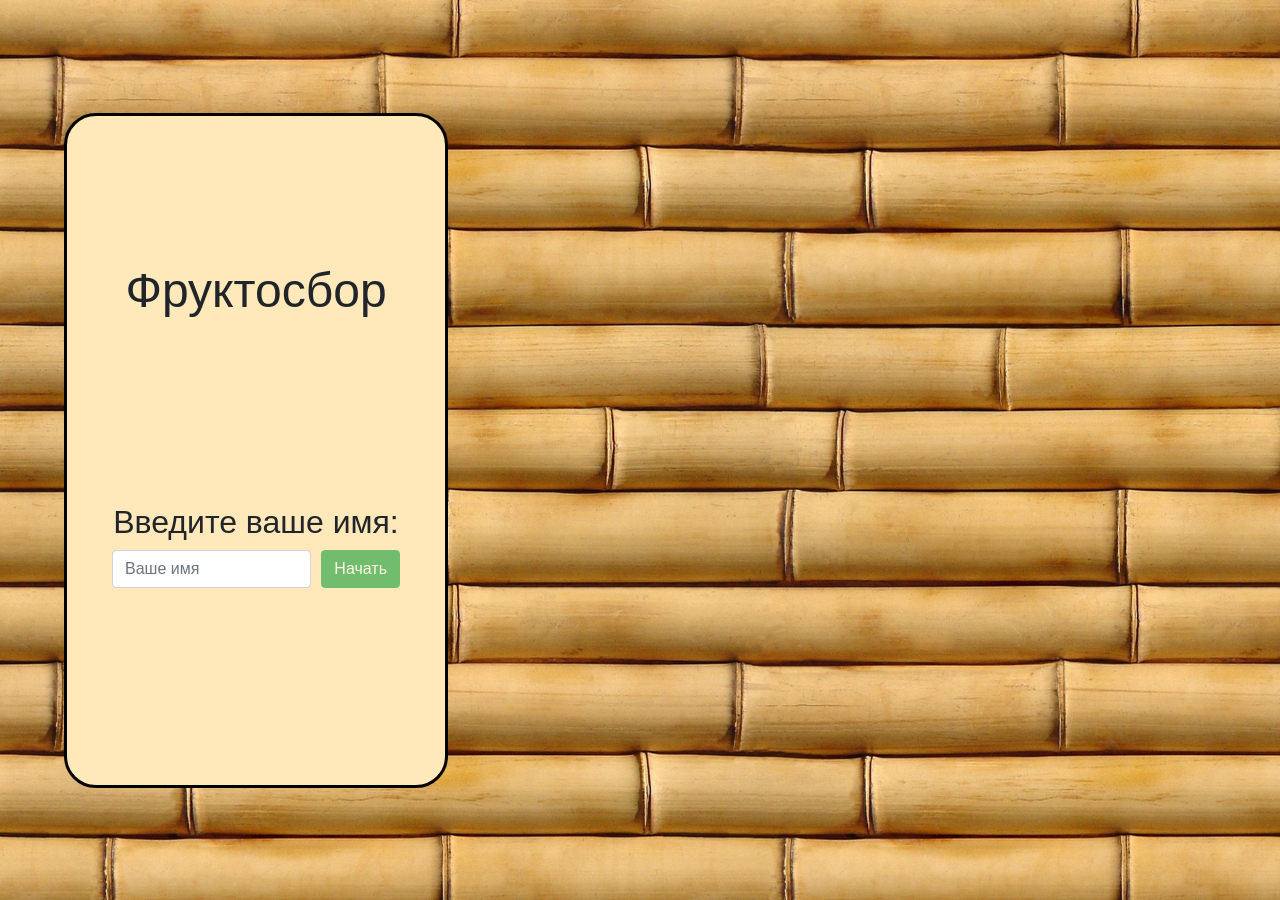
==== index.html @ f9ea7639 "Add files via upload" ====
<!DOCTYPE html>
<html lang="ru">
<head>
    <meta charset="UTF-8">
    <meta name="viewport"
          content="width=device-width, user-scalable=no, initial-scale=1.0, maximum-scale=1.0, minimum-scale=1.0">
    <meta http-equiv="X-UA-Compatible" content="ie=edge">
    <title>Фрукты</title>
    <link rel="stylesheet" href="assets/css/main.css">
    <link rel="stylesheet" href="assets/css/bootstrap-4.0.0.css">
    <script defer src="assets/js/jquery-3.4.1.min.js"></script>
    <script defer src="assets/js/bootstrap-4.0.0.js"></script>
    <script defer src="assets/js/game.js"></script>
    <script defer src="assets/js/main.js"></script>
</head>
<body>
    <div class="pause">
        <h1>Пауза</h1>
        <p>Нажмите [Esc] для отключения</p>
    </div>
<main>
    <div id="start" class="panel d-flex">
        <div class="left d-flex justify-content-center align-items-center">
            <div class="w-75 h-75 main d-flex flex-column justify-content-around align-items-center">
                <h1 style="font-size: 48px">Фруктосбор</h1>
                <div class="changeName d-flex flex-column  align-items-center" style="margin-top: -3vh">
                    <h2>Введите ваше имя:</h2>
                    <form class="d-flex justify-content-center">
                        <input type="text" class="form-control" id="nameInput" placeholder="Ваше имя">
                        <input type="submit" class="btn btn-success" id="startGame" value="Начать" style="color: #fff; margin-left: 10px">
                    </form>
                </div>
            </div>
        </div>
    </div>
    <div id="game" class="d-none">
        <div class="info d-flex justify-content-around align-items-center">
            <div class="d-flex flex-column justify-content-center">
                <span>Имя игрока: <span id="name">Имя</span></span>
                <span>Притянуть фрукты(пробел): <span id="skill">Готово</span></span>
            </div>
            <div class="d-flex flex-column justify-content-center">
                <span>Жизни: <span id="hp">3</span></span>
                <span>Поймано фруктов: <span id="points">0</span></span>
            </div>
            <div class="d-flex flex-column justify-content-center">
                <span>Секундомер: <span id="timer">00:00</span></span>
            </div>
        </div>
        <div class="elements">

        </div>
    </div>
    <div id="end" class="panel d-none justify-content-center align-items-center">
        <div class="w-25 h-50 main">
            <h2><span id="playerName">Поздравляем, Имя!</span></h2>
            <h2><span id="endTime">Ваше время: 00:00</span></h2>
            <h2><span id="collectedFruits">Вы собрали 0 фруктов</span></h2>
            <h2><span id="congratulation">Вы выиграли!</span></h2>
            <button id="restart" class="btn btn-success" style="color: #fff">Начать заново</button>
        </div>
    </div>
</main>
</body>
</html>
---- assets/css/main.css ----
*{
    margin:0;
    padding:0;
    font-family: "Comic Sans MS", sans-serif;
}
main{
    width: 100vw;
    height: 100vh;
    overflow: hidden;
    background: url("../img/bambuk_bg.jpg") center no-repeat;
    background-size: 100% 100%;
}
.panel{
    width: 100%;
    height: 100%;
}
.left{
    width: 40%;
    height: 100%;
}
.main{
    background: #ffe8ba;
    padding: 5vh;
    border: 3px solid #000;
    border-radius: 2em;
}
.changeName{
    height: 15vh;
}
#game{
    width: 100vw;
    height: 100vh;
    overflow: hidden;
    position: relative;
}
.info{
    position: fixed;
    width: 100%;
    height: 8vh;
    z-index: 100;
    font-size: 1.3em;
    background: rgba(255, 255, 255, .9);
}
.elements  {
    width: 100%;
    height: 100%;
}
.element{
    position: absolute;
}
.player{
    background: url("../img/player.png") center no-repeat;
    background-size: contain;
}
.apple{
    background: url("../img/apple.png") center no-repeat;
    background-size: contain;
    animation: rotate infinite .6s linear;
}
.orange{
    background: url("../img/orange.png") center no-repeat;
    background-size: contain;
    animation: rotate infinite .7s linear;
}
.banana{
    background: url("../img/banana.png") center no-repeat;
    background-size: contain;
    animation: rotate infinite .8s linear;
}
.cucumber{
    background: url("../img/cucumber.png") center no-repeat;
    background-size: contain;
    animation: rotate infinite .7s linear;
}
.pause{
    position: fixed;
    display: none;
    justify-content: center;
    align-items: center;
    flex-direction: column;
    width: 100vw;
    height: 100vh;
    z-index: 1000;
    background-color: rgba(0, 0, 0, .8);
    color: white;
}
@keyframes rotate {
    to {
    transform: rotate(360deg);
    
    }
}

@keyframes noRotate {
    to {
        transform: rotate(0deg);
    }
}
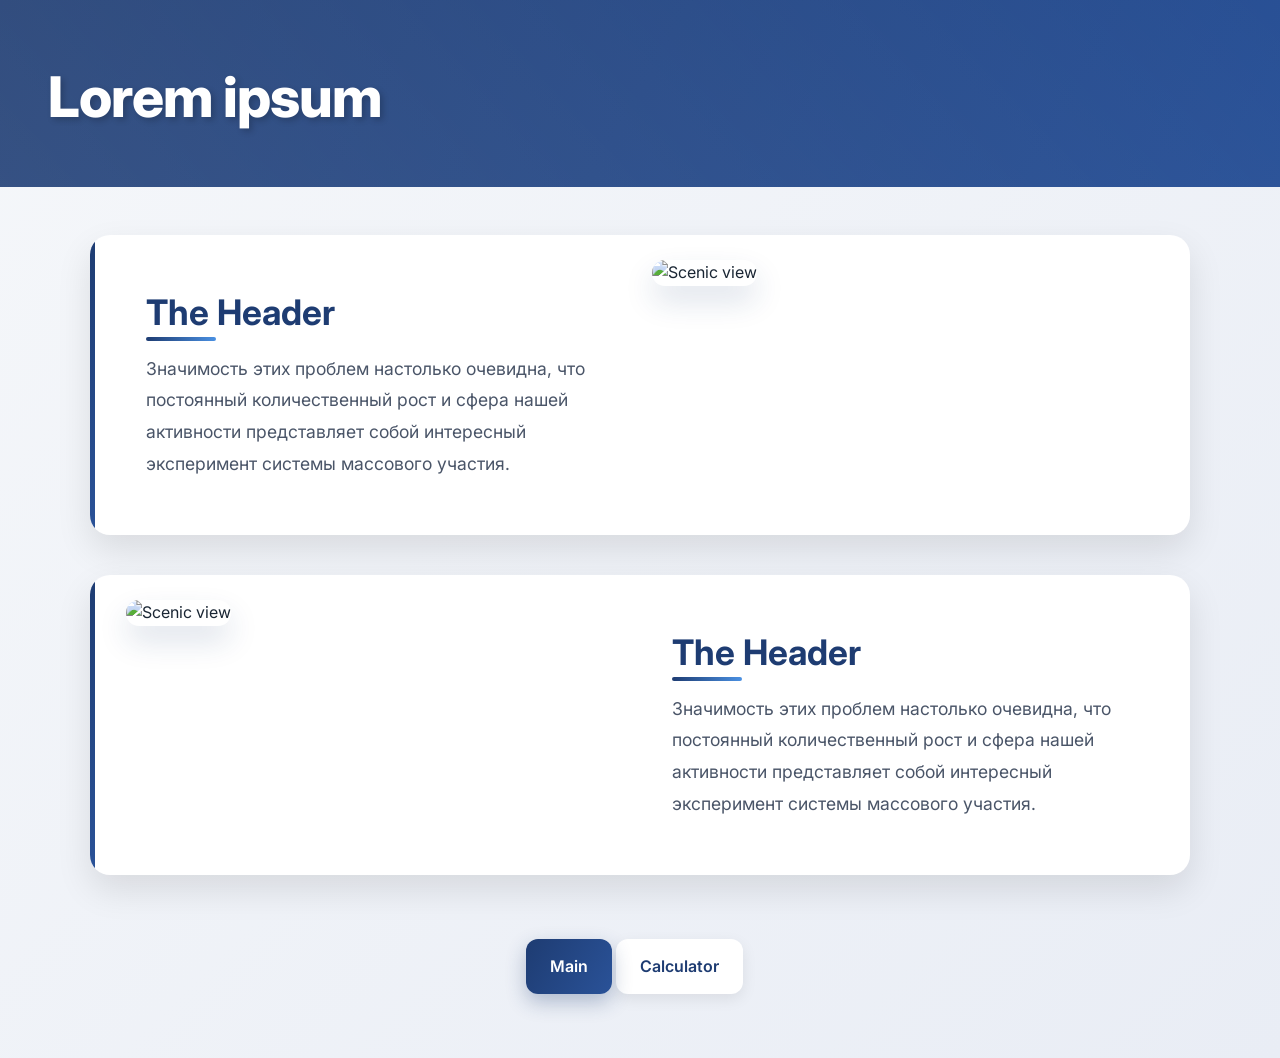
==== commit cbd7be36: "commit" ====
--- a/index.html
+++ b/index.html
@@ -1,65 +1,42 @@
 <!DOCTYPE html>
 <html lang="ru">
 <head>
-    <meta charset="UTF-8">
-    <meta name="viewport"
-          content="width=device-width, user-scalable=no, initial-scale=1.0, maximum-scale=1.0, minimum-scale=1.0">
-    <meta http-equiv="X-UA-Compatible" content="ie=edge">
-    <title>Фрукты</title>
-    <link rel="stylesheet" href="assets/css/main.css">
-    <link rel="stylesheet" href="assets/css/bootstrap-4.0.0.css">
-    <script defer src="assets/js/jquery-3.4.1.min.js"></script>
-    <script defer src="assets/js/bootstrap-4.0.0.js"></script>
-    <script defer src="assets/js/game.js"></script>
-    <script defer src="assets/js/main.js"></script>
+    <meta charset="utf-8">
+    <meta name="viewport" content="width=device-width, initial-scale=1.0, maximum-scale=1.0, user-scalable=yes">
+    <link href="https://cdn.jsdelivr.net/npm/bootstrap@5.3.8/dist/css/bootstrap.min.css" rel="stylesheet" integrity="sha384-sRIl4kxILFvY47J16cr9ZwB07vP4J8+LH7qKQnuqkuIAvNWLzeN8tE5YBujZqJLB" crossorigin="anonymous">
+    <link href="css/styles.css" rel="stylesheet">
+    <script src="https://cdn.jsdelivr.net/npm/bootstrap@5.3.8/dist/js/bootstrap.bundle.min.js" integrity="sha384-FKyoEForCGlyvwx9Hj09JcYn3nv7wiPVlz7YYwJrWVcXK/BmnVDxM+D2scQbITxI" crossorigin="anonymous"></script>
+    <title>Lorem ipsum</title>
 </head>
 <body>
-    <div class="pause">
-        <h1>Пауза</h1>
-        <p>Нажмите [Esc] для отключения</p>
+    <div class="container-fluid p-5 bg-primary text-white text-start header-section">
+        <h1 class="mt-3">Lorem ipsum</h1>
     </div>
-<main>
-    <div id="start" class="panel d-flex">
-        <div class="left d-flex justify-content-center align-items-center">
-            <div class="w-75 h-75 main d-flex flex-column justify-content-around align-items-center">
-                <h1 style="font-size: 48px">Фруктосбор</h1>
-                <div class="changeName d-flex flex-column  align-items-center" style="margin-top: -3vh">
-                    <h2>Введите ваше имя:</h2>
-                    <form class="d-flex justify-content-center">
-                        <input type="text" class="form-control" id="nameInput" placeholder="Ваше имя">
-                        <input type="submit" class="btn btn-success" id="startGame" value="Начать" style="color: #fff; margin-left: 10px">
-                    </form>
-                </div>
+
+    <div class="container mt-5">
+        <div class="row m-2 content-row">
+            <div class="col-md-6 content-text">
+                <h3>The Header</h3>
+                <p>Значимость этих проблем настолько очевидна, что постоянный количественный рост и сфера нашей активности представляет собой интересный эксперимент системы массового участия.</p>
+            </div>
+            <div class="col-md-6 content-image">
+                <img class="img-fluid custom-image" src="https://dynamic-media-cdn.tripadvisor.com/media/photo-o/1b/01/bd/a3/see-two-for-the-price.jpg?w=900&h=500&s=1" alt="Scenic view">
+            </div>
+        </div>
+        <div class="row m-2 content-row reverse">
+            <div class="col-md-6 content-image">
+                <img class="img-fluid custom-image" src="https://dynamic-media-cdn.tripadvisor.com/media/photo-o/1b/01/bd/a3/see-two-for-the-price.jpg?w=900&h=500&s=1" alt="Scenic view">
+            </div>
+            <div class="col-md-6 content-text">
+                <h3>The Header</h3>
+                <p>Значимость этих проблем настолько очевидна, что постоянный количественный рост и сфера нашей активности представляет собой интересный эксперимент системы массового участия.</p>
             </div>
         </div>
     </div>
-    <div id="game" class="d-none">
-        <div class="info d-flex justify-content-around align-items-center">
-            <div class="d-flex flex-column justify-content-center">
-                <span>Имя игрока: <span id="name">Имя</span></span>
-                <span>Притянуть фрукты(пробел): <span id="skill">Готово</span></span>
-            </div>
-            <div class="d-flex flex-column justify-content-center">
-                <span>Жизни: <span id="hp">3</span></span>
-                <span>Поймано фруктов: <span id="points">0</span></span>
-            </div>
-            <div class="d-flex flex-column justify-content-center">
-                <span>Секундомер: <span id="timer">00:00</span></span>
-            </div>
-        </div>
-        <div class="elements">
 
-        </div>
-    </div>
-    <div id="end" class="panel d-none justify-content-center align-items-center">
-        <div class="w-25 h-50 main">
-            <h2><span id="playerName">Поздравляем, Имя!</span></h2>
-            <h2><span id="endTime">Ваше время: 00:00</span></h2>
-            <h2><span id="collectedFruits">Вы собрали 0 фруктов</span></h2>
-            <h2><span id="congratulation">Вы выиграли!</span></h2>
-            <button id="restart" class="btn btn-success" style="color: #fff">Начать заново</button>
-        </div>
-    </div>
-</main>
+    <ul class="pagination container justify-content-center custom-pagination">
+        <li class="page-item active"><a class="page-link" href="index.html">Main</a></li>
+        <li class="page-item"><a class="page-link" href="calculate.html">Calculator</a></li>
+    </ul>
 </body>
-</html>
+</html>
--- a/css/styles.css
+++ b/css/styles.css
@@ -0,0 +1,368 @@
+/* styles.css - Современный дизайн с полной адаптацией */
+
+/* Импорт современных шрифтов */
+@import url('https://fonts.googleapis.com/css2?family=Inter:wght@300;400;500;600;700;800&display=swap');
+
+/* Сброс стилей и базовые настройки */
+* {
+    margin: 0;
+    padding: 0;
+    box-sizing: border-box;
+}
+
+body {
+    font-family: 'Inter', sans-serif;
+    background: linear-gradient(135deg, #f5f7fa 0%, #e9edf5 100%);
+    color: #1a2634;
+    line-height: 1.6;
+    min-height: 100vh;
+}
+
+/* Улучшенный хедер */
+.header-section {
+    background: linear-gradient(120deg, #1e3c72 0%, #2a5298 100%) !important;
+    position: relative;
+    overflow: hidden;
+}
+
+.header-section::before {
+    content: '';
+    position: absolute;
+    top: 0;
+    left: 0;
+    right: 0;
+    bottom: 0;
+    background: linear-gradient(45deg, rgba(255,255,255,0.1) 0%, rgba(255,255,255,0) 100%);
+    pointer-events: none;
+}
+
+.header-section h1 {
+    font-size: 3.5rem;
+    font-weight: 800;
+    letter-spacing: -1px;
+    text-shadow: 3px 3px 6px rgba(0,0,0,0.2);
+    position: relative;
+    animation: slideInLeft 0.8s ease-out;
+}
+
+/* Стили для контента */
+.content-row {
+    background: white;
+    border-radius: 20px;
+    box-shadow: 0 15px 35px rgba(0,0,0,0.1);
+    margin-bottom: 2.5rem !important;
+    padding: 1.5rem;
+    transition: all 0.4s cubic-bezier(0.165, 0.84, 0.44, 1);
+    position: relative;
+    overflow: hidden;
+}
+
+.content-row:hover {
+    transform: translateY(-8px) scale(1.02);
+    box-shadow: 0 20px 45px rgba(0,0,0,0.15);
+}
+
+.content-row::after {
+    content: '';
+    position: absolute;
+    top: 0;
+    left: 0;
+    width: 5px;
+    height: 100%;
+    background: linear-gradient(180deg, #1e3c72, #2a5298);
+}
+
+.content-text {
+    padding: 2rem;
+}
+
+.content-text h3 {
+    color: #1e3c72;
+    font-size: 2.2rem;
+    font-weight: 700;
+    margin-bottom: 1.2rem;
+    position: relative;
+    display: inline-block;
+}
+
+.content-text h3::after {
+    content: '';
+    position: absolute;
+    bottom: -8px;
+    left: 0;
+    width: 70px;
+    height: 4px;
+    background: linear-gradient(90deg, #1e3c72, #4a90e2);
+    border-radius: 4px;
+    transition: width 0.3s ease;
+}
+
+.content-row:hover .content-text h3::after {
+    width: 120px;
+}
+
+.content-text p {
+    font-size: 1.1rem;
+    color: #4a5568;
+    line-height: 1.8;
+    margin-bottom: 0;
+}
+
+/* Стили для изображений */
+.custom-image {
+    border-radius: 15px;
+    box-shadow: 0 15px 30px rgba(30, 60, 114, 0.15);
+    transition: all 0.5s ease;
+    width: 100%;
+    height: 300px;
+    object-fit: cover;
+}
+
+.content-row:hover .custom-image {
+    transform: scale(1.05);
+    box-shadow: 0 25px 45px rgba(30, 60, 114, 0.25);
+}
+
+/* Стили для пагинации */
+.custom-pagination {
+    margin-top: 4rem;
+    margin-bottom: 4rem;
+}
+
+.custom-pagination .page-link {
+    color: #1e3c72;
+    padding: 0.9rem 1.5rem;
+    margin: 0 5px;
+    border: none;
+    border-radius: 12px !important;
+    font-weight: 600;
+    font-size: 1rem;
+    background: white;
+    box-shadow: 0 5px 15px rgba(0,0,0,0.08);
+    transition: all 0.3s cubic-bezier(0.165, 0.84, 0.44, 1);
+}
+
+.custom-pagination .page-link:hover {
+    background: linear-gradient(120deg, #1e3c72, #2a5298);
+    color: white;
+    transform: translateY(-3px) scale(1.05);
+    box-shadow: 0 10px 25px rgba(30, 60, 114, 0.3);
+}
+
+.custom-pagination .page-item.active .page-link {
+    background: linear-gradient(120deg, #1e3c72, #2a5298);
+    color: white;
+    box-shadow: 0 8px 20px rgba(30, 60, 114, 0.3);
+}
+
+/* Анимации */
+@keyframes slideInLeft {
+    from {
+        opacity: 0;
+        transform: translateX(-40px);
+    }
+    to {
+        opacity: 1;
+        transform: translateX(0);
+    }
+}
+
+/* Мобильная адаптация */
+@media (max-width: 991px) {
+    .header-section h1 {
+        font-size: 2.8rem;
+    }
+    
+    .content-text h3 {
+        font-size: 2rem;
+    }
+}
+
+@media (max-width: 768px) {
+    /* Адаптация хедера */
+    .header-section {
+        padding: 2.5rem 1rem !important;
+        text-align: center;
+    }
+    
+    .header-section h1 {
+        font-size: 2.2rem;
+        animation: fadeIn 0.8s ease-out;
+    }
+    
+    /* Адаптация контента */
+    .content-row {
+        margin: 1rem 0.5rem 2rem !important;
+        padding: 1.2rem;
+    }
+    
+    .content-row.reverse {
+        display: flex;
+        flex-direction: column-reverse;
+    }
+    
+    .content-text {
+        padding: 1.2rem 0.5rem;
+        text-align: center;
+    }
+    
+    .content-text h3 {
+        font-size: 1.8rem;
+        display: block;
+        text-align: center;
+    }
+    
+    .content-text h3::after {
+        left: 50%;
+        transform: translateX(-50%);
+        width: 60px;
+    }
+    
+    .content-row:hover .content-text h3::after {
+        width: 100px;
+    }
+    
+    .content-text p {
+        font-size: 1rem;
+        text-align: center;
+    }
+    
+    .custom-image {
+        height: 250px;
+        margin-bottom: 0.5rem;
+    }
+    
+    /* Адаптация пагинации */
+    .custom-pagination {
+        margin-top: 2rem;
+        margin-bottom: 2rem;
+        flex-wrap: wrap;
+        gap: 10px;
+    }
+    
+    .custom-pagination .page-link {
+        padding: 0.7rem 1.2rem;
+        font-size: 0.95rem;
+    }
+}
+
+@media (max-width: 576px) {
+    /* Маленькие мобильные устройства */
+    .header-section h1 {
+        font-size: 1.8rem;
+    }
+    
+    .content-row {
+        padding: 1rem;
+        border-radius: 15px;
+    }
+    
+    .content-text h3 {
+        font-size: 1.5rem;
+    }
+    
+    .content-text p {
+        font-size: 0.95rem;
+        line-height: 1.6;
+    }
+    
+    .custom-image {
+        height: 200px;
+    }
+    
+    .custom-pagination .page-link {
+        padding: 0.5rem 0.9rem;
+        font-size: 0.85rem;
+    }
+    
+    .content-row::after {
+        width: 100%;
+        height: 4px;
+        top: 0;
+        left: 0;
+        background: linear-gradient(90deg, #1e3c72, #2a5298);
+    }
+}
+
+/* Для очень маленьких экранов */
+@media (max-width: 360px) {
+    .header-section h1 {
+        font-size: 1.5rem;
+    }
+    
+    .content-text h3 {
+        font-size: 1.3rem;
+    }
+    
+    .custom-pagination .page-link {
+        padding: 0.4rem 0.7rem;
+        font-size: 0.8rem;
+    }
+}
+
+/* Альбомная ориентация на мобильных */
+@media (max-width: 768px) and (orientation: landscape) {
+    .content-row {
+        display: flex;
+        align-items: center;
+    }
+    
+    .custom-image {
+        height: 200px;
+    }
+    
+    .content-text {
+        padding: 0.5rem 1rem;
+    }
+}
+
+/* Планшеты в портретной ориентации */
+@media (min-width: 768px) and (max-width: 991px) and (orientation: portrait) {
+    .content-text h3 {
+        font-size: 1.9rem;
+    }
+    
+    .custom-image {
+        height: 280px;
+    }
+}
+
+/* Анимация для мобильных устройств */
+@keyframes fadeIn {
+    from {
+        opacity: 0;
+        transform: translateY(-20px);
+    }
+    to {
+        opacity: 1;
+        transform: translateY(0);
+    }
+}
+
+/* Улучшения доступности */
+@media (prefers-reduced-motion: reduce) {
+    * {
+        animation-duration: 0.01ms !important;
+        animation-iteration-count: 1 !important;
+        transition-duration: 0.01ms !important;
+    }
+}
+
+/* Стили для touch-устройств */
+@media (hover: none) and (pointer: coarse) {
+    .content-row:hover {
+        transform: none;
+    }
+    
+    .content-row:active {
+        transform: scale(0.98);
+    }
+    
+    .custom-pagination .page-link:hover {
+        transform: none;
+    }
+    
+    .custom-pagination .page-link:active {
+        transform: scale(0.95);
+    }
+}
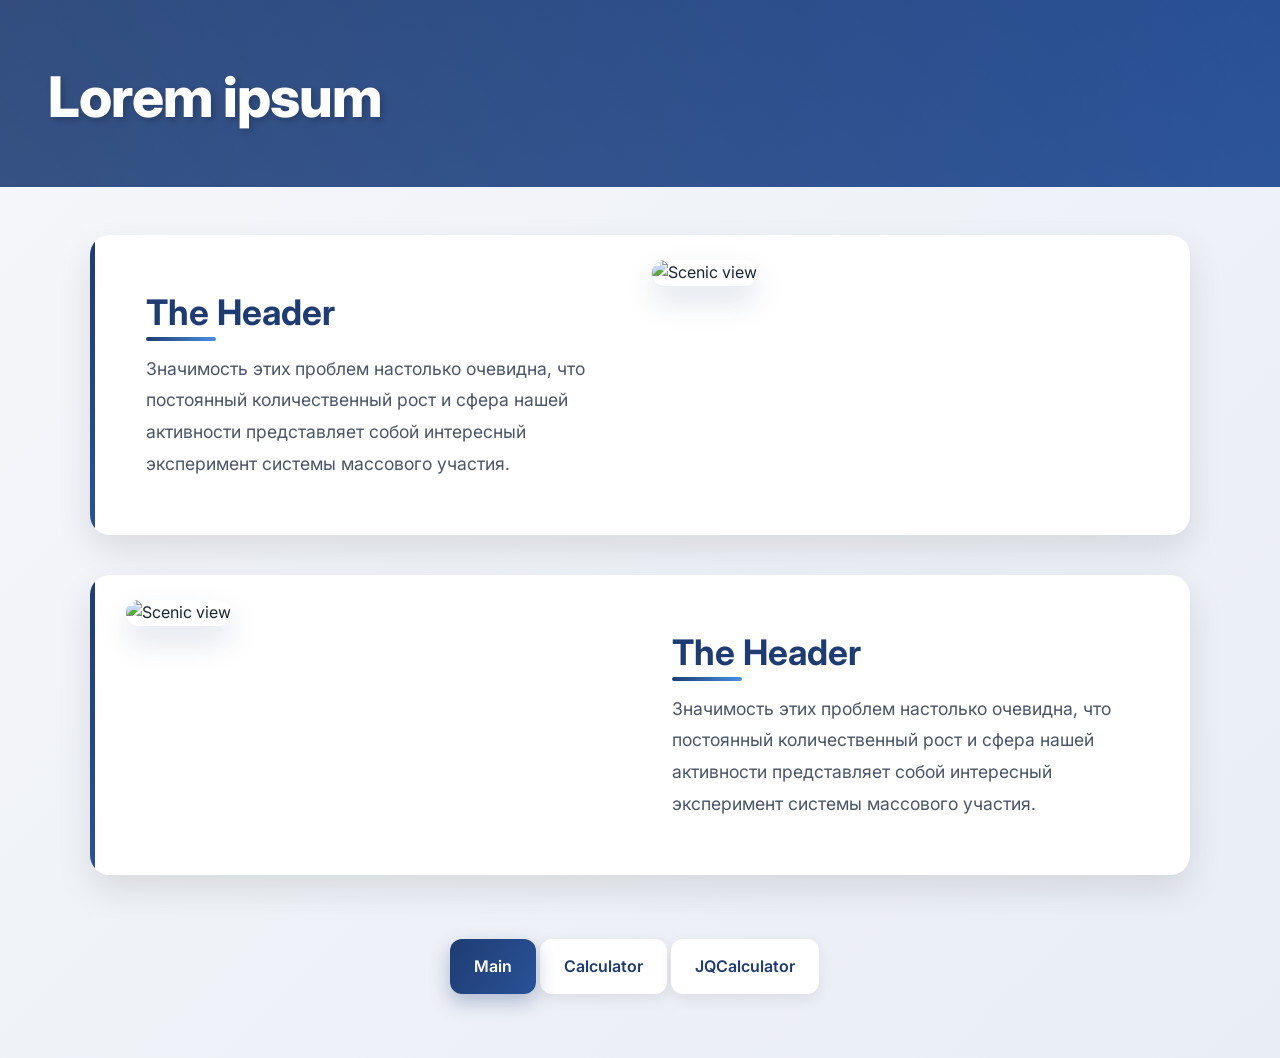
==== commit d6c87ba9: "Added jQuery calculator" ====
--- a/index.html
+++ b/index.html
@@ -37,6 +37,7 @@
     <ul class="pagination container justify-content-center custom-pagination">
         <li class="page-item active"><a class="page-link" href="index.html">Main</a></li>
         <li class="page-item"><a class="page-link" href="calculate.html">Calculator</a></li>
+        <li class="page-item"><a class="page-link" href="jQCalc.html">JQCalculator</a></li>
     </ul>
 </body>
 </html>
